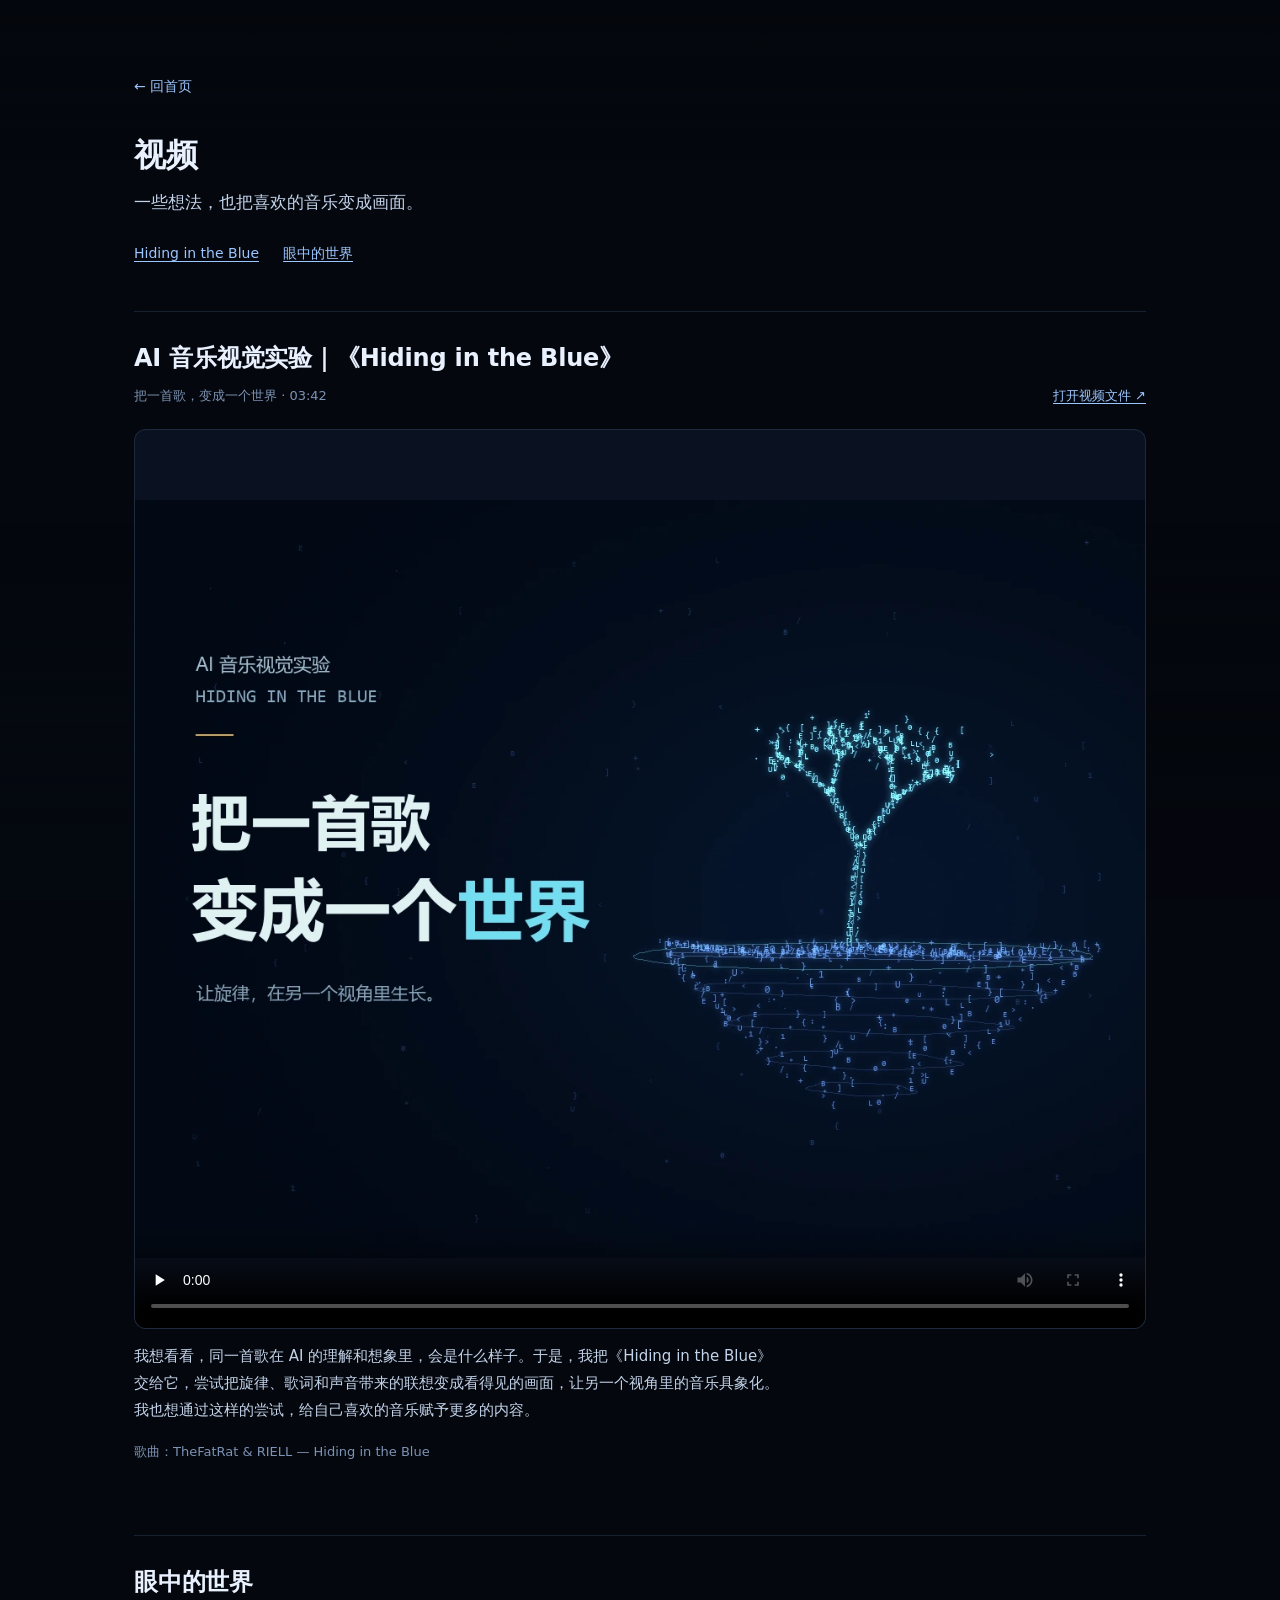
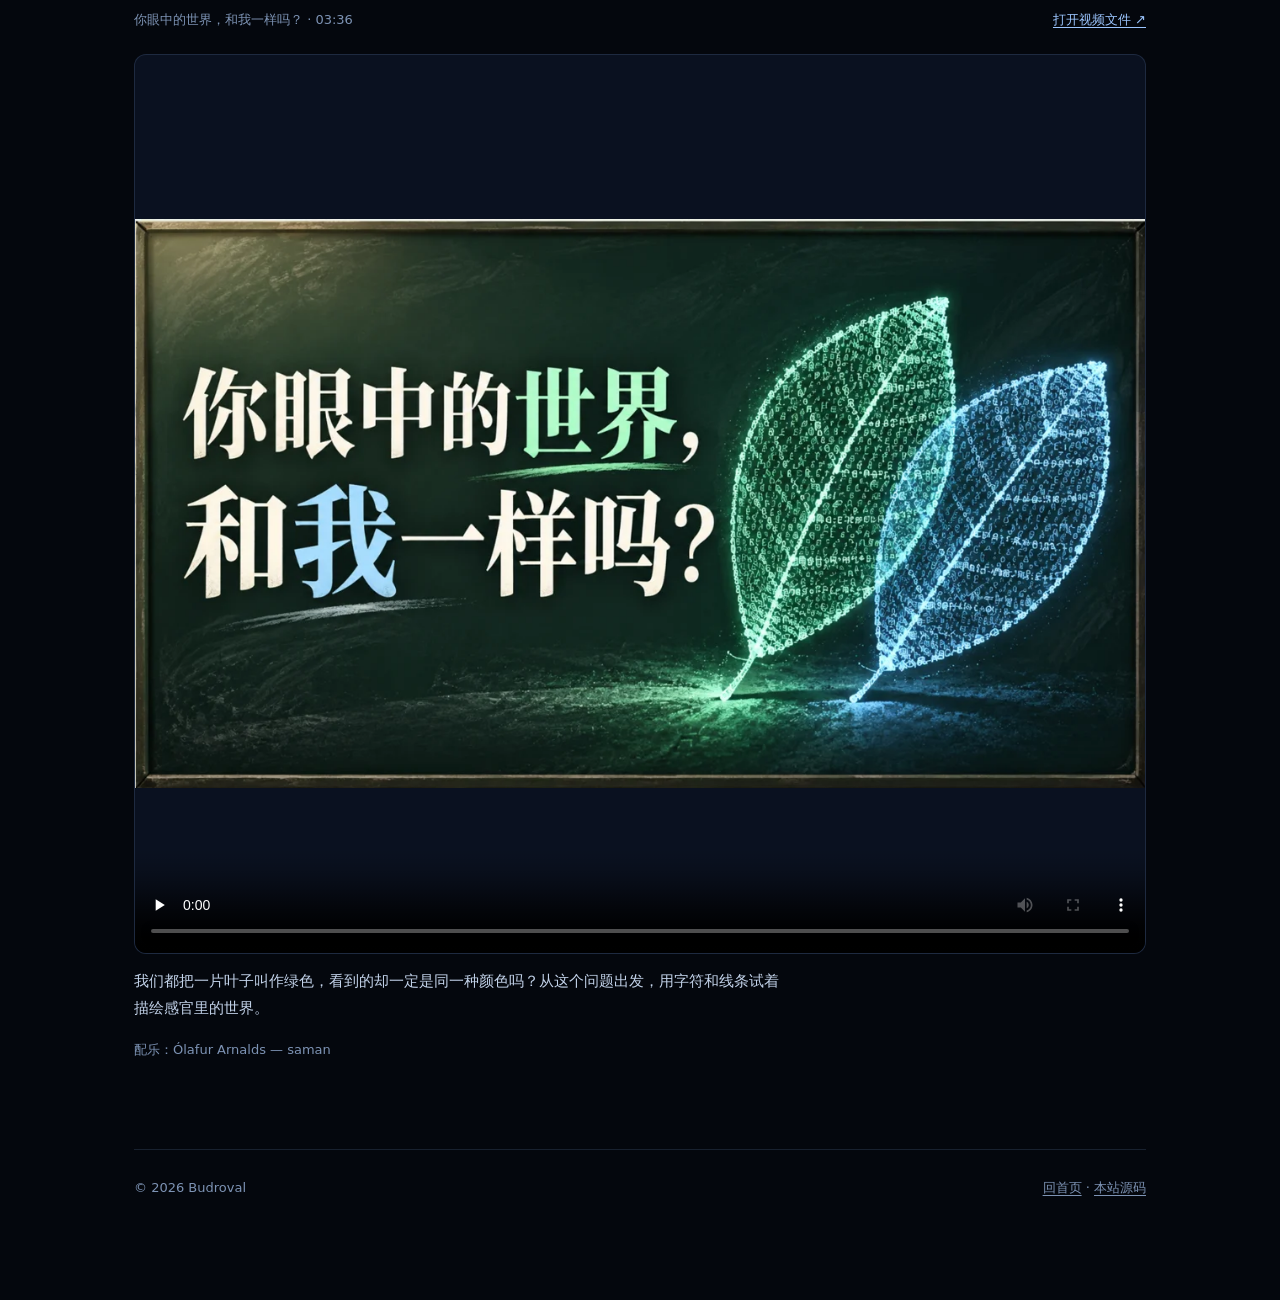
==== videos/index.html @ fc20cfed "新增视频栏目：眼中的世界与 Hiding in the Blue" ====
<!DOCTYPE html>
<html lang="zh-CN">
<head>
<meta charset="utf-8">
<meta name="viewport" content="width=device-width, initial-scale=1">
<title>视频 — Budroval</title>
<meta name="description" content="一些想法，也把喜欢的音乐变成画面。Budroval 的视频作品。">
<link rel="icon" href="data:image/svg+xml,<svg xmlns=%22http://www.w3.org/2000/svg%22 viewBox=%220 0 100 100%22><text y=%22.9em%22 font-size=%2290%22>🐾</text></svg>">
<meta property="og:type" content="website">
<meta property="og:title" content="视频 — Budroval">
<meta property="og:description" content="一些想法，也把喜欢的音乐变成画面。">
<meta property="og:image" content="https://colorful-white.github.io/images/hiding-in-the-blue-cover.webp">
<meta property="og:url" content="https://colorful-white.github.io/videos/">
<link rel="stylesheet" href="../style.css">
</head>
<body>
<canvas id="water"></canvas>
<div class="veil veil--page"></div>

<div class="wrap wrap--videos">
  <a class="back" href="../index.html">← 回首页</a>
  <article>
    <h1>视频</h1>
    <p class="lede">一些想法，也把喜欢的音乐变成画面。</p>
    <nav class="video-index" aria-label="视频目录">
      <a href="#hiding-in-the-blue">Hiding in the Blue</a>
      <a href="#same-green">眼中的世界</a>
    </nav>

    <section class="video-entry" id="hiding-in-the-blue" aria-labelledby="blue-title">
      <h2 id="blue-title">AI 音乐视觉实验｜《Hiding in the Blue》</h2>
      <div class="video-meta"><p>把一首歌，变成一个世界 · 03:42</p><a href="hiding-in-the-blue.mp4">打开视频文件 ↗</a></div>
      <figure>
        <video controls playsinline preload="none" poster="../images/hiding-in-the-blue-cover.webp" width="1600" height="900" aria-label="Hiding in the Blue 音乐视觉实验">
          <source src="hiding-in-the-blue.mp4" type="video/mp4">
          你的浏览器暂不支持播放，请<a href="hiding-in-the-blue.mp4">打开视频文件</a>观看。
        </video>
      </figure>
      <p class="video-description">我想看看，同一首歌在 AI 的理解和想象里，会是什么样子。于是，我把《Hiding in the Blue》交给它，尝试把旋律、歌词和声音带来的联想变成看得见的画面，让另一个视角里的音乐具象化。我也想通过这样的尝试，给自己喜欢的音乐赋予更多的内容。</p>
      <p class="video-meta">歌曲：TheFatRat &amp; RIELL — Hiding in the Blue</p>
    </section>

    <section class="video-entry" id="same-green" aria-labelledby="green-title">
      <h2 id="green-title">眼中的世界</h2>
      <div class="video-meta"><p>你眼中的世界，和我一样吗？ · 03:36</p><a href="same-green.mp4">打开视频文件 ↗</a></div>
      <figure>
        <video controls playsinline preload="none" poster="../images/same-green-cover.webp" width="1600" height="900" aria-label="眼中的世界 字符动画短片">
          <source src="same-green.mp4" type="video/mp4">
          你的浏览器暂不支持播放，请<a href="same-green.mp4">打开视频文件</a>观看。
        </video>
      </figure>
      <p class="video-description">我们都把一片叶子叫作绿色，看到的却一定是同一种颜色吗？从这个问题出发，用字符和线条试着描绘感官里的世界。</p>
      <p class="video-meta">配乐：Ólafur Arnalds — saman</p>
    </section>
  </article>
  <footer>
    <span>© 2026 Budroval</span>
    <span><a href="../index.html">回首页</a> · <a href="https://github.com/Colorful-white/Colorful-white.github.io">本站源码</a></span>
  </footer>
</div>
<script src="../ripple.js"></script>
<script src="player.js"></script>
</body>
</html>
---- style.css ----
/* ============================================================
   雨夜配色。这套是定死的暗色，不跟随系统——
   雨和水波在浅色背景上根本看不见
   ============================================================ */
:root {
  color-scheme: dark;
  --bg: #04070d;
  --surface: rgba(10, 17, 32, .5);
  --surface-solid: #0b1220;
  --border: rgba(150, 190, 255, .14);
  --border-lit: rgba(160, 210, 255, .45);
  --text: #e9f1ff;
  --muted: #92a8c8;
  --dim: #7d93b4;
  --accent: #9cc6ff;
  --thumb-bg: #0a1120;
}

* { box-sizing: border-box; }
html { scroll-behavior: smooth; }
html, body { min-height: 100%; }

body {
  margin: 0;
  background: var(--bg);
  color: var(--text);
  font: 16px/1.8 "Noto Sans SC", "PingFang SC", "Microsoft YaHei", system-ui, sans-serif;
  -webkit-font-smoothing: antialiased;
  text-rendering: optimizeLegibility;
  overflow-x: hidden;
}

a { color: var(--accent); text-underline-offset: 3px; }
img, video { max-width: 100%; }

/* ============================================================
   背景层：雨、玻璃、水波。全部 fixed 且不接收鼠标
   ============================================================ */

/* 首页：光从下面漫上来 */
.glow {
  position: fixed; left: 50%; bottom: -14vh; transform: translateX(-50%);
  width: 160%; height: 62vh; z-index: 0; pointer-events: none;
  background:
    radial-gradient(ellipse at 50% 100%, rgba(150,195,245,.42), rgba(95,150,215,.16) 38%, transparent 68%),
    radial-gradient(ellipse at 50% 100%, rgba(190,220,255,.30), transparent 26%);
  filter: blur(30px);
}
#far, #near { position: fixed; inset: 0; pointer-events: none; }
#far  { z-index: 1; filter: blur(2.6px); opacity: .85; }   /* 远景糊掉 = 隔着东西看 */
#near { z-index: 2; }

/* 两栏中间那块斜着的玻璃，位置由 rain.js 算 */
#glass {
  position: fixed; top: 0; z-index: 3; pointer-events: none;
  /* 只留一点点侧角。斜太多的话，水痕会被透视拉歪，看着别扭 */
  transform: perspective(1100px) rotateY(10deg);
  transform-origin: 50% 50%;
  opacity: .85;
  /* 玻璃后面的雨要虚掉——参考图里景是糊的、水珠是清楚的，
     这一条比画水珠本身还关键。只作用于它背后的图层，页面文字在它上面不受影响 */
  backdrop-filter: blur(2.6px);
  -webkit-backdrop-filter: blur(2.6px);
}

/* 详情页：只有地上的水波 */
#water { position: fixed; left: 0; right: 0; bottom: 0; height: 42vh; z-index: 1; pointer-events: none; }

/* 压暗顶部，别让雨压过标题 */
.veil {
  position: fixed; inset: 0; z-index: 4; pointer-events: none;
  background: linear-gradient(to bottom, rgba(4,7,13,.5) 0%, transparent 20%);
}
.veil--page {
  background:
    linear-gradient(to bottom, rgba(4,7,13,.55) 0%, transparent 18%),
    linear-gradient(to bottom, transparent 58%, rgba(4,7,13,.72) 90%);
}

/* ============================================================
   版心
   ============================================================ */
.wrap { position: relative; z-index: 5; max-width: 820px; margin: 0 auto; padding: 72px 24px 100px; }
.wrap--home { max-width: 1400px; padding-top: 18vh; }

/* ---------- 页头 ---------- */
.site-head { margin-bottom: 80px; }
.site-head h1 {
  font-size: 40px; line-height: 1.3; margin: 0 0 14px; letter-spacing: -.5px;
  text-shadow: 0 0 40px rgba(120,175,245,.3);
}
.site-head .lede { color: var(--muted); margin: 0 0 22px; max-width: 46ch; font-size: 17px; }
.links { display: flex; flex-wrap: wrap; gap: 20px; font-size: 14px; }
.links a { text-decoration: none; border-bottom: 1px solid transparent; padding-bottom: 2px; }
.links a:hover { border-bottom-color: var(--accent); }

/* ---------- 区块标题 ---------- */
h2.sec {
  font-size: 12px; letter-spacing: .16em; text-transform: uppercase; color: var(--dim);
  font-weight: 600; margin: 0 0 24px; padding-bottom: 12px; border-bottom: 1px solid var(--border);
}
section { margin-bottom: 72px; }

/* ---------- 首页两栏：作品在左，随手写在右，中间留给玻璃 ---------- */
/* 主栏尽量宽、侧栏收窄，界线就落在整体宽度约 76% 的位置 */
.layout { display: grid; grid-template-columns: minmax(0, 1fr) 230px; gap: 130px; align-items: start; }
.layout > main > section:last-child,
.layout > aside > section:last-child { margin-bottom: 0; }

.side { position: sticky; top: 40px; }
.side .note { padding-bottom: 24px; margin-bottom: 24px; }
.side .note h3 { font-size: 16px; margin: 3px 0 8px; }
.side .note p { font-size: 14px; line-height: 1.75; margin-bottom: 10px; }
.side .note .date { font-size: 12px; }

@media (max-width: 900px) {
  .layout { grid-template-columns: 1fr; gap: 0; }
  .side { position: static; }
  .side .note h3 { font-size: 19px; }
  .side .note p { font-size: 16px; line-height: 1.8; }
  #glass { display: none; }
}

/* ---------- 作品卡片：一律横排，左图右文，标签在右下 ---------- */
.cards { display: grid; grid-template-columns: 1fr; gap: 22px; }

.card {
  display: grid;
  grid-template-columns: 260px 1fr;
  text-decoration: none; color: inherit;
  background: var(--surface);
  border: 1px solid var(--border);
  border-radius: 14px;
  overflow: hidden;
  backdrop-filter: blur(8px);
  transition: transform .2s ease, border-color .2s ease, background .2s ease;
}
.card:hover { transform: translateY(-3px); border-color: var(--border-lit); background: rgba(14,24,46,.6); }

.card { min-height: 215px; }        /* 每张一样高，长短不一的介绍也不会把卡片撑歪 */
.card .thumb {
  display: block; width: 100%; height: 100%;
  min-height: 200px; max-height: 215px;   /* 封顶，免得正方形的图标把整张卡撑高 */
  object-fit: cover; background: var(--thumb-bg);
}
.thumb--pixel { image-rendering: pixelated; object-fit: contain; padding: 10px; }
.thumb--icon { object-fit: contain; padding: 30px; }

/* 还没有图的位置：留着，写清楚缺什么 */
.thumb--todo {
  display: flex; align-items: center; justify-content: center;
  font-size: 13px; color: var(--dim);
  background: rgba(8,14,26,.5);
  border-right: 1px dashed var(--border);
}

.card .body { padding: 26px 28px; align-self: center; }
.card h3 { margin: 0 0 8px; font-size: 21px; }
.card p { margin: 0; font-size: 14.5px; color: var(--muted); line-height: 1.7; }

.tags { display: flex; flex-wrap: wrap; gap: 7px; margin-top: 16px; justify-content: flex-end; }
.tag { font-size: 12px; color: var(--muted); border: 1px solid var(--border); border-radius: 999px; padding: 2px 10px; line-height: 1.7; }

/* 卡片底部一行：左边最近更新，右边标签 */
.card-foot { display: flex; align-items: center; justify-content: space-between; gap: 12px; flex-wrap: wrap; margin-top: 16px; }
.card-foot .tags { margin-top: 0; }
.card .updated { font-size: 12.5px; color: var(--dim); font-variant-numeric: tabular-nums; }

@media (max-width: 640px) {
  .card { grid-template-columns: 1fr; min-height: 0; }
  .card .thumb { aspect-ratio: 16 / 10; height: auto; min-height: 0; max-height: none; }
  .thumb--todo { min-height: 120px; border-right: 0; border-bottom: 1px dashed var(--border); }
  .card .body { padding: 20px 22px 22px; }
  .card h3 { font-size: 18px; }
  .tags { justify-content: flex-start; }
}

/* ---------- 视频栏目 ---------- */
.section-top { display: flex; align-items: baseline; justify-content: space-between; gap: 16px; margin-bottom: 24px; padding-bottom: 12px; border-bottom: 1px solid var(--border); }
.section-top h2.sec { margin: 0; padding: 0; border: 0; }
.section-top > a { font-size: 13px; text-decoration: none; white-space: nowrap; }
.film-teasers { display: grid; grid-template-columns: repeat(2, minmax(0, 1fr)); gap: 22px; }
.film-teaser { display: block; min-width: 0; overflow: hidden; color: inherit; text-decoration: none; background: var(--surface); border: 1px solid var(--border); border-radius: 14px; transition: border-color .2s, transform .2s; }
.film-teaser:hover { border-color: var(--border-lit); transform: translateY(-3px); }
.film-art { aspect-ratio: 4 / 3; display: flex; align-items: center; background: #040a13; }
.film-art img { display: block; width: 100%; height: 100%; object-fit: contain; }
.film-info { padding: 18px 20px; }
.film-info h3 { margin: 0 0 6px; font-size: 18px; line-height: 1.5; }
.film-info p { display: flex; justify-content: space-between; flex-wrap: wrap; gap: 4px 12px; margin: 0; font-size: 12.5px; color: var(--muted); }
.film-info span { color: var(--dim); font-variant-numeric: tabular-nums; }
.wrap--videos { max-width: 1060px; }
.video-index { display: flex; flex-wrap: wrap; gap: 12px 24px; margin: -12px 0 44px; font-size: 14px; }
.video-entry { scroll-margin-top: 32px; padding-top: 28px; border-top: 1px solid var(--border); }
article .video-entry h2 { margin: 0 0 8px; font-size: 24px; line-height: 1.5; overflow-wrap: anywhere; }
.video-meta { display: flex; flex-wrap: wrap; justify-content: space-between; gap: 4px 18px; font-size: 13px; color: var(--dim); }
.video-meta p { margin: 0; color: var(--dim); }
.video-meta a { font-size: 13px; }
article .video-entry figure { margin: 22px 0 14px; }
.video-entry video { aspect-ratio: 16 / 9; object-fit: contain; }
.video-description { max-width: 68ch; font-size: 15px; }
.video-entry:target { border-top-color: var(--border-lit); }
.film-teaser:focus-visible, .video-index a:focus-visible { outline: 2px solid var(--accent); outline-offset: 4px; }
@media (max-width: 560px) {
  .film-teasers { grid-template-columns: 1fr; gap: 20px; }
  .film-art { aspect-ratio: auto; }
  .film-art img { height: auto; }
  article .video-entry h2 { font-size: 21px; }
}

/* ---------- 随手写 ---------- */
.note { padding-bottom: 32px; margin-bottom: 32px; border-bottom: 1px solid var(--border); }
.note:last-child { border-bottom: 0; margin-bottom: 0; padding-bottom: 0; }
.note .date { font-size: 13px; color: var(--dim); font-variant-numeric: tabular-nums; }
.note h3 { margin: 4px 0 10px; font-size: 19px; }
.note p { margin: 0 0 14px; color: var(--muted); }
.note p:last-child { margin-bottom: 0; }
.note img { width: 100%; border-radius: 10px; border: 1px solid var(--border); background: var(--thumb-bg); }

/* ---------- 详情页 ---------- */
.back { display: inline-block; font-size: 14px; text-decoration: none; margin-bottom: 36px; }
.back:hover { text-decoration: underline; }

article h1 { font-size: 32px; margin: 0 0 10px; letter-spacing: -.5px; line-height: 1.3; }
.diary-date { font-size: 13.5px; color: var(--dim); margin: 0 0 26px; font-variant-numeric: tabular-nums; }
article .lede { font-size: 17px; margin: 0 0 36px; color: #c3d3ea; }
article h2 { font-size: 20px; margin: 48px 0 14px; letter-spacing: -.2px; }
article h3 { font-size: 16px; margin: 28px 0 8px; }
article p { margin: 0 0 16px; color: #c3d3ea; }
article ul { padding-left: 1.25em; margin: 0 0 16px; color: #c3d3ea; }
article li { margin-bottom: 8px; }
article strong { font-weight: 600; color: var(--text); }

article figure { margin: 28px 0; }
article figure img, article figure video {
  width: 100%; display: block; border-radius: 12px;
  border: 1px solid var(--border); background: var(--thumb-bg);
}
article figure img.pixel { image-rendering: pixelated; }
article figcaption { font-size: 13px; color: var(--dim); text-align: center; margin-top: 10px; }
article video { background: #000; }

/* 原图不够大的截图别硬撑满宽度，会糊 */
figure.narrow { max-width: 680px; margin-left: auto; margin-right: auto; }
figure.narrow--phone { max-width: 460px; }

/* 手机截图并排：竖图一张就能占满屏 */
.shots { display: grid; grid-template-columns: repeat(auto-fit, minmax(170px, 1fr)); gap: 14px; align-items: start; max-width: 460px; margin: 0 auto; }
.shots img { width: 100%; display: block; border: 1px solid var(--border); border-radius: 10px; background: var(--thumb-bg); }

/* B 站播放器：16:9 自适应 */
.ratio { position: relative; aspect-ratio: 16 / 9; border: 1px solid var(--border); border-radius: 12px; overflow: hidden; background: #000; }
.ratio iframe { position: absolute; inset: 0; width: 100%; height: 100%; border: 0; }

article code {
  background: rgba(20,32,56,.7); border: 1px solid var(--border); border-radius: 5px;
  padding: 1px 6px; font-size: .88em; font-family: "Cascadia Mono", Consolas, monospace;
}
article pre {
  background: rgba(8,14,26,.75); border: 1px solid var(--border); border-radius: 12px;
  padding: 16px 18px; overflow-x: auto; line-height: 1.6;
}
article pre code { border: 0; background: none; padding: 0; }

/* 表格：窄屏可横向滚动 */
.table-scroll { overflow-x: auto; margin: 0 0 20px; }
article table { border-collapse: collapse; width: 100%; font-size: 14.5px; }
article th, article td { text-align: left; padding: 9px 14px; border-bottom: 1px solid var(--border); vertical-align: top; color: #bacbe4; }
article th { color: var(--dim); font-weight: 600; font-size: 13px; white-space: nowrap; }

/* 「踩过的坑」紧凑列表（SolidWorks 那页删了，暂时没人用，留着备用） */
.pits {
  list-style: none; margin: 0 0 20px; padding: 6px 20px;
  background: var(--surface); border: 1px solid var(--border); border-left: 3px solid var(--accent);
  border-radius: 0 12px 12px 0; font-size: 14.5px;
}
.pits li { padding: 11px 0; line-height: 1.7; border-bottom: 1px solid var(--border); }
.pits li:last-child { border-bottom: 0; }
.pits b { font-weight: 600; }
article p.tight { margin-bottom: 12px; }

/* 「进展」时间线（暂时没有页面在用，留着备用） */
.log { list-style: none; padding: 0; margin: 0 0 20px; }
.log li { display: grid; grid-template-columns: 92px 1fr; gap: 18px; padding: 13px 0; border-bottom: 1px solid var(--border); }
.log li:last-child { border-bottom: 0; }
.log-date { color: var(--dim); font-size: 13px; font-variant-numeric: tabular-nums; }
.log li div { line-height: 1.75; }
@media (max-width: 520px) { .log li { grid-template-columns: 1fr; gap: 3px; } }

/* ---------- 知识点 ---------- */
.kp {
  margin: 0 0 28px; padding: 22px 26px 24px;
  background: var(--surface); border: 1px solid var(--border); border-radius: 14px;
  backdrop-filter: blur(8px);
}
.kp h3 { font-size: 20px; margin: 0 0 12px; }
article .kp h4 { font-size: 15px; margin: 26px 0 10px; color: var(--accent); letter-spacing: .02em; }
.kp-one {
  font-size: 16px !important; color: var(--text) !important;
  padding: 12px 16px; margin: 0 0 18px !important;
  border-left: 3px solid var(--accent); background: rgba(156,198,255,.06); border-radius: 0 8px 8px 0;
}
.kp-warn { font-size: 13.5px !important; color: #e6a57a !important; margin-top: -6px !important; }
.kp .steps { margin-top: 4px; }

/* 极线示意图：线条颜色都跟着站点配色走 */
article figure.kp-fig { margin: 18px 0 8px; }
.kp-fig svg { display: block; width: 100%; height: auto; max-width: 640px; margin: 0 auto; font-family: inherit; }
.epi-plane { fill: rgba(156,198,255,.07); stroke: none; }
.epi-img   { fill: rgba(10,17,32,.55); stroke: var(--muted); stroke-width: 1.2; }
.epi-base  { stroke: var(--dim); stroke-width: 1.4; stroke-dasharray: 5 5; }
.epi-ray   { stroke: var(--accent); stroke-width: 1.6; }
.epi-ghost { stroke: var(--accent); stroke-width: 1; opacity: .35; stroke-dasharray: 3 4; }
.epi-line  { stroke: #e6a57a; stroke-width: 2.2; }
.epi-pt    { fill: var(--text); }
.epi-hit   { fill: var(--accent); stroke: var(--bg); stroke-width: 1.5; }
.epi-ghost-pt { fill: var(--accent); opacity: .45; }
.epi-epi   { fill: #e6a57a; }
.epi-c     { fill: var(--bg); stroke: var(--text); stroke-width: 2; }
.epi-t     { fill: var(--text); font-size: 15px; font-weight: 600; }
.epi-soft  { fill: var(--dim); font-size: 12.5px; }
.epi-line-t, .epi-epi-t { fill: #e6a57a; font-size: 14px; font-weight: 600; }
@media (max-width: 560px) { .kp { padding: 18px 16px 20px; } }

/* ---------- 下载按钮 ---------- */
.dl { display: flex; flex-wrap: wrap; gap: 12px; margin: 24px 0 8px; }
.dl a {
  display: inline-flex; align-items: baseline; gap: 10px;
  text-decoration: none; color: var(--text);
  background: var(--surface); border: 1px solid var(--border);
  border-radius: 10px; padding: 11px 18px; font-size: 14.5px;
  backdrop-filter: blur(8px);
  transition: border-color .2s, transform .2s, background .2s;
}
.dl a:hover { border-color: var(--border-lit); background: rgba(14,24,46,.6); transform: translateY(-2px); }
.dl .meta { font-size: 12.5px; color: var(--dim); }

/* 下载按钮下面的前提说明：该讲清楚的都讲清楚，别让人下完才发现跑不起来 */
.dl-note { font-size: 13px; color: var(--dim); line-height: 1.75; margin: 0 0 8px; }
.dl-note ul { list-style: none; padding: 0; margin: 6px 0 0; }
.dl-note li { margin: 0 0 4px; padding-left: 16px; position: relative; color: var(--dim); }
.dl-note li::before { content: "·"; position: absolute; left: 5px; }
.dl-note code { font-size: .92em; }

/* ---------- 一步一步的操作说明 ---------- */
.steps { list-style: none; counter-reset: step; padding: 0; margin: 0 0 20px; }
.steps > li {
  counter-increment: step;
  position: relative;
  padding: 0 0 18px 44px;
  margin: 0;
  border-left: 1px solid var(--border);
  margin-left: 13px;
}
.steps > li:last-child { border-left-color: transparent; padding-bottom: 0; }
.steps > li::before {
  content: counter(step);
  position: absolute; left: -14px; top: -2px;
  width: 27px; height: 27px; border-radius: 50%;
  display: flex; align-items: center; justify-content: center;
  font-size: 13px; color: var(--accent);
  background: var(--surface-solid); border: 1px solid var(--border);
}
.steps b { display: block; margin-bottom: 4px; font-weight: 600; color: var(--text); }
.steps p { margin: 0 0 8px !important; font-size: 14.5px; }
.steps pre { margin: 8px 0 0; font-size: 13.5px; }

/* ---------- 网页版桌宠 ---------- */
.webpet { position: fixed; z-index: 30; image-rendering: pixelated; cursor: grab; touch-action: none; }
.webpet:active { cursor: grabbing; }
.webpet-bubble {
  position: fixed; z-index: 31; transform: translateX(-50%);
  max-width: 210px; padding: 7px 12px;
  font-size: 13px; line-height: 1.55; text-align: center; color: var(--text);
  background: rgba(12,20,38,.85); border: 1px solid var(--border); border-radius: 10px;
  backdrop-filter: blur(6px);
  pointer-events: none; opacity: 0; transition: opacity .35s;
}
.webpet-zzz {
  position: fixed; z-index: 31; pointer-events: none; image-rendering: pixelated;
  opacity: 0; transition: opacity .6s;
  animation: webpet-zzz 2.4s ease-in-out infinite;
}
@keyframes webpet-zzz { 50% { transform: translateY(-8px); } }

/* ---------- 右上角音效栏 ---------- */
.sfx { position: fixed; top: 18px; right: 18px; z-index: 40; }
.sfx-btn {
  width: 38px; height: 38px; border-radius: 50%;
  display: flex; align-items: center; justify-content: center;
  color: var(--muted); cursor: pointer;
  background: rgba(10,17,32,.55); border: 1px solid var(--border);
  backdrop-filter: blur(8px);
  transition: color .2s, border-color .2s, box-shadow .3s;
}
.sfx-btn:hover { color: var(--text); border-color: var(--border-lit); }
.sfx-btn.on { color: var(--accent); border-color: var(--border-lit); box-shadow: 0 0 18px rgba(140,190,255,.25); }
.sfx-btn.pending { color: var(--accent); animation: sfx-breathe 2.4s ease-in-out infinite; }
@keyframes sfx-breathe { 50% { box-shadow: 0 0 16px rgba(140,190,255,.35); } }

.sfx-panel {
  position: absolute; top: 46px; right: 0; width: 248px;
  padding: 12px 16px 12px;
  background: rgba(8,14,26,.9); border: 1px solid var(--border); border-radius: 12px;
  backdrop-filter: blur(10px);
  box-shadow: 0 10px 30px rgba(0,0,0,.35);
}
.sfx-title { font-size: 11.5px; letter-spacing: .14em; color: var(--dim); margin-bottom: 6px; }

.sfx-block { padding: 10px 0 12px; border-bottom: 1px solid var(--border); }
.sfx-block:last-of-type { border-bottom: 0; }

.sfx-toggle {
  display: flex; align-items: center; gap: 8px;
  background: none; border: 0; padding: 0; margin-bottom: 10px; cursor: pointer;
  font: inherit; font-size: 14px; color: var(--muted);
}
.sfx-block.on .sfx-toggle { color: var(--text); }
.sfx-dot { width: 8px; height: 8px; border-radius: 50%; border: 1px solid var(--dim); transition: all .2s; }
.sfx-block.on .sfx-dot { background: var(--accent); border-color: var(--accent); box-shadow: 0 0 8px rgba(156,198,255,.7); }

/* 雨的大小：一条横线上 4 个节点 */
.sfx-levels { position: relative; display: flex; justify-content: space-between; align-items: center; height: 18px; margin: 0 6px; }
.sfx-track { position: absolute; left: 0; right: 0; top: 50%; height: 2px; margin-top: -1px; background: var(--border); border-radius: 2px; }
.sfx-fill { height: 100%; background: var(--dim); border-radius: 2px; transition: width .25s; }
.sfx-block.on .sfx-fill { background: var(--accent); }
.sfx-node {
  position: relative; width: 12px; height: 12px; padding: 0; border-radius: 50%; cursor: pointer;
  background: var(--surface-solid); border: 1.5px solid var(--dim);
  transition: transform .15s, background .2s, border-color .2s;
}
.sfx-node::after { content: ""; position: absolute; inset: -8px; }   /* 点击范围放大一点，小圆点不好点中 */
.sfx-node:hover { transform: scale(1.2); border-color: var(--text); }
.sfx-node.passed { background: var(--dim); }
.sfx-node.active { width: 15px; height: 15px; background: var(--text); border-color: var(--text); }
.sfx-block.on .sfx-node.passed { background: var(--accent); border-color: var(--accent); }
.sfx-block.on .sfx-node.active { background: var(--accent); border-color: var(--accent); box-shadow: 0 0 10px rgba(156,198,255,.6); }
.sfx-level-names { display: flex; justify-content: space-between; font-size: 11.5px; color: var(--dim); margin: 6px 0 10px; }
.sfx-level-now { color: var(--muted); }
.sfx-block.on .sfx-level-now { color: var(--accent); }

.sfx-vol-row { display: flex; align-items: center; gap: 10px; font-size: 12px; color: var(--dim); }
.sfx-vol { flex: 1; min-width: 0; accent-color: var(--accent); height: 3px; }
.sfx-hint { font-size: 11.5px; color: #e6a57a; margin-top: 6px; }
.sfx-hint:empty { display: none; }

@media (max-width: 560px) { .sfx { top: 12px; right: 12px; } }

/* ---------- 页脚 ---------- */
footer {
  margin-top: 88px; padding-top: 26px; border-top: 1px solid var(--border);
  font-size: 13px; color: var(--dim);
  display: flex; flex-wrap: wrap; gap: 8px 18px; justify-content: space-between;
}
footer a { color: var(--dim); }

@media (max-width: 560px) {
  .wrap { padding: 44px 20px 72px; }
  .wrap--home { padding-top: 12vh; }
  .site-head { margin-bottom: 56px; }
  .site-head h1 { font-size: 29px; }
  section { margin-bottom: 56px; }
  article h1 { font-size: 26px; }
}
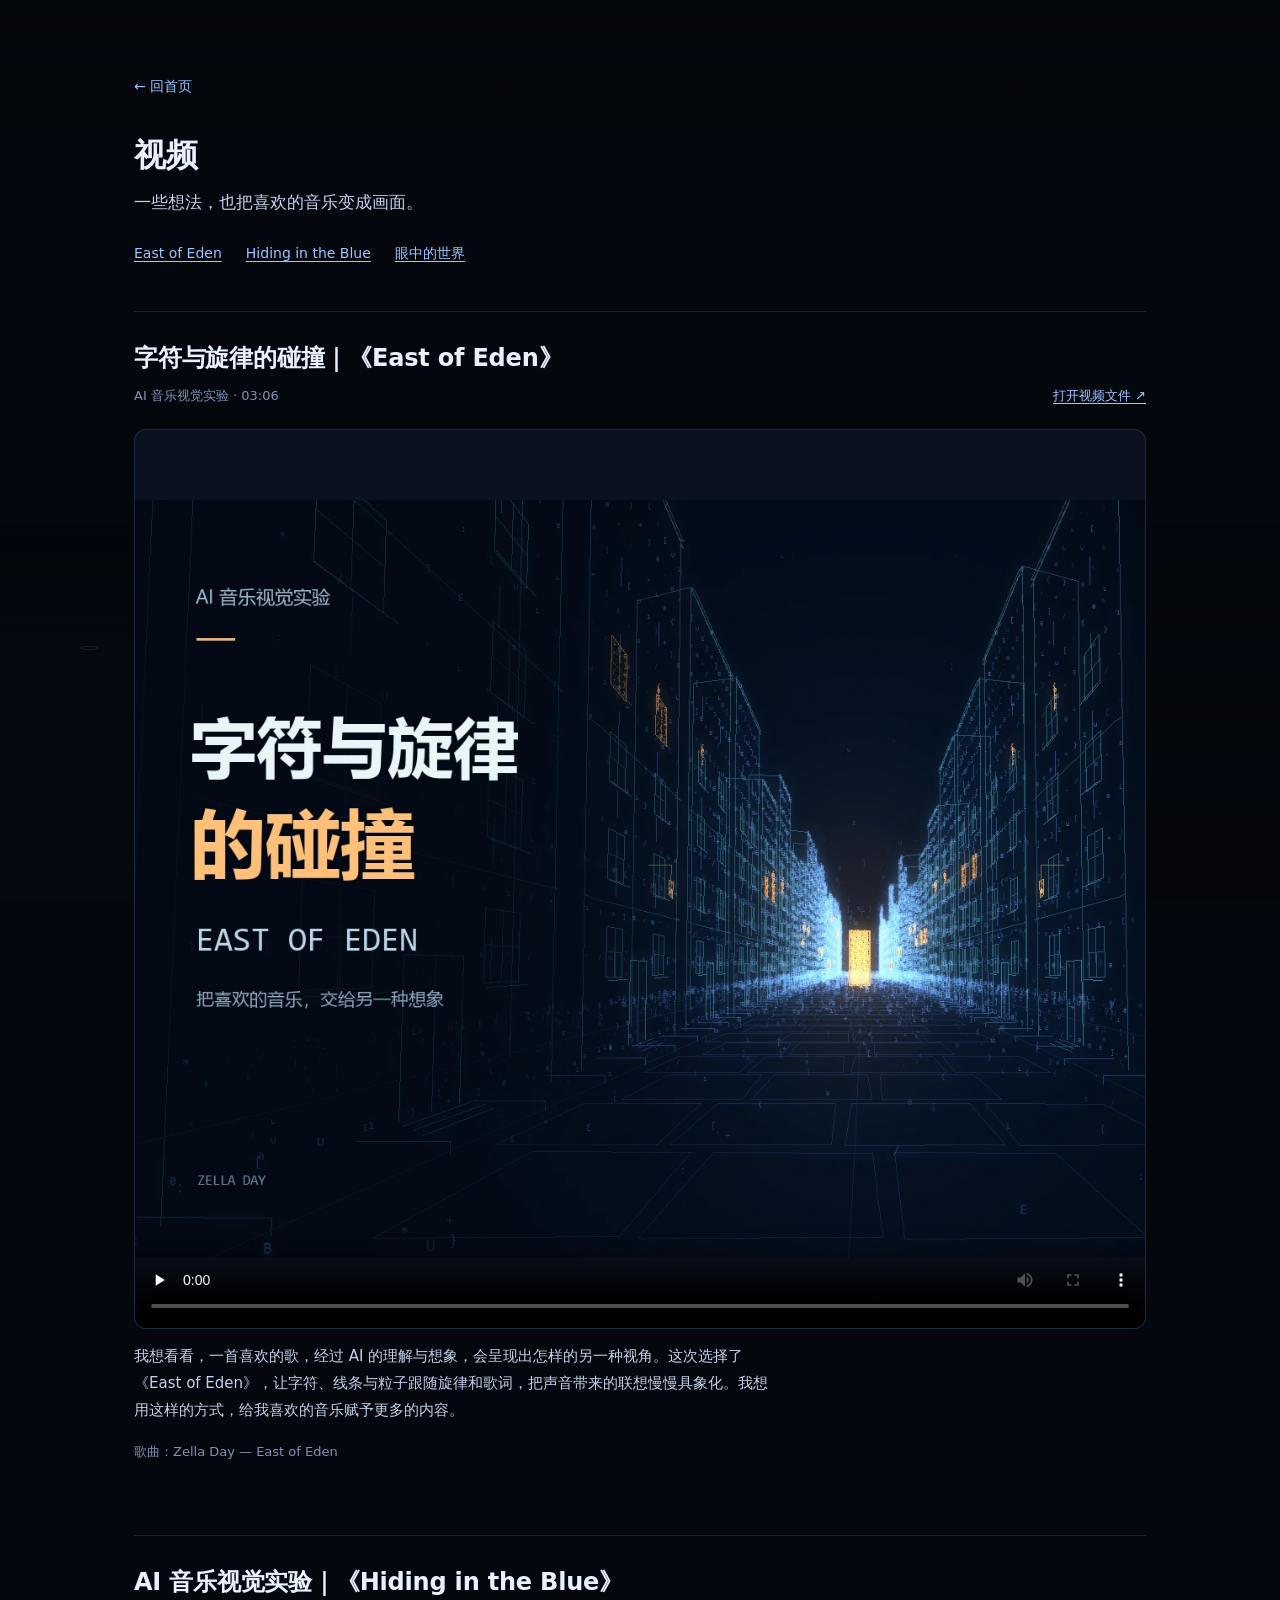
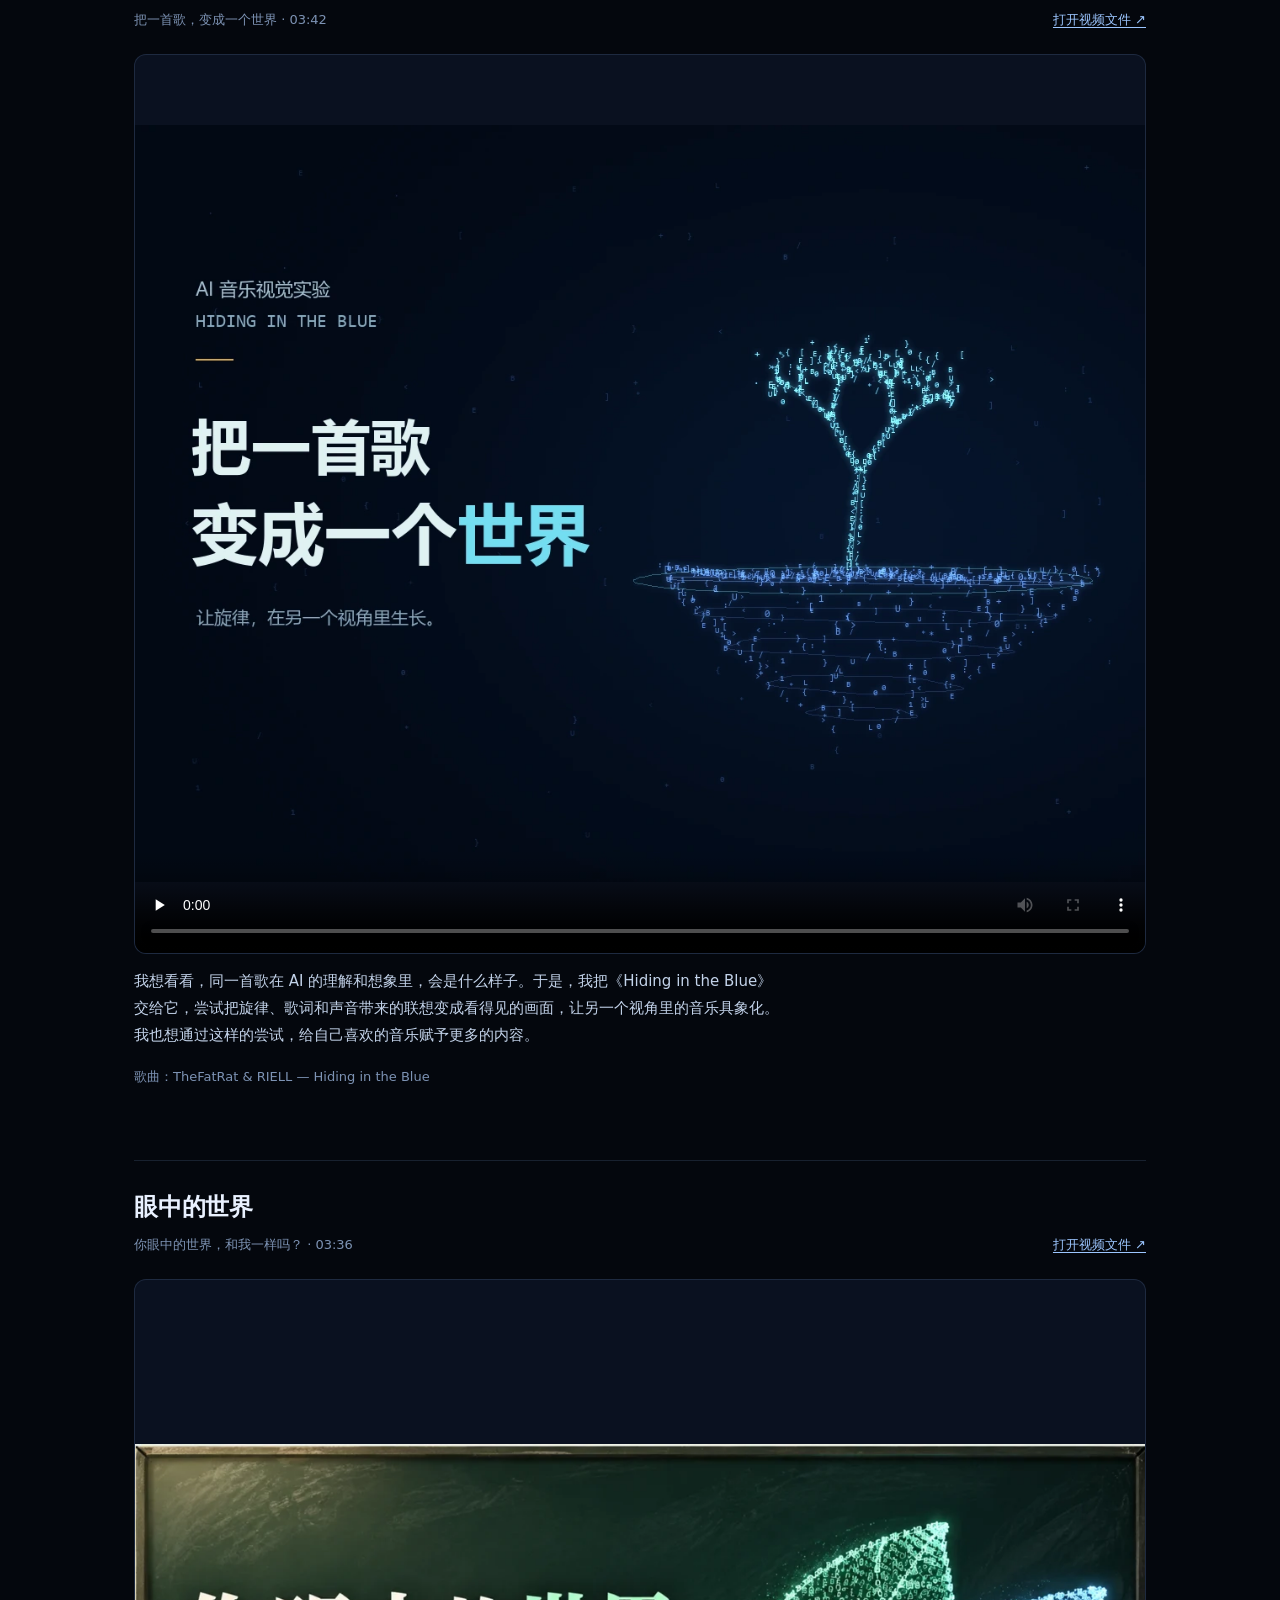
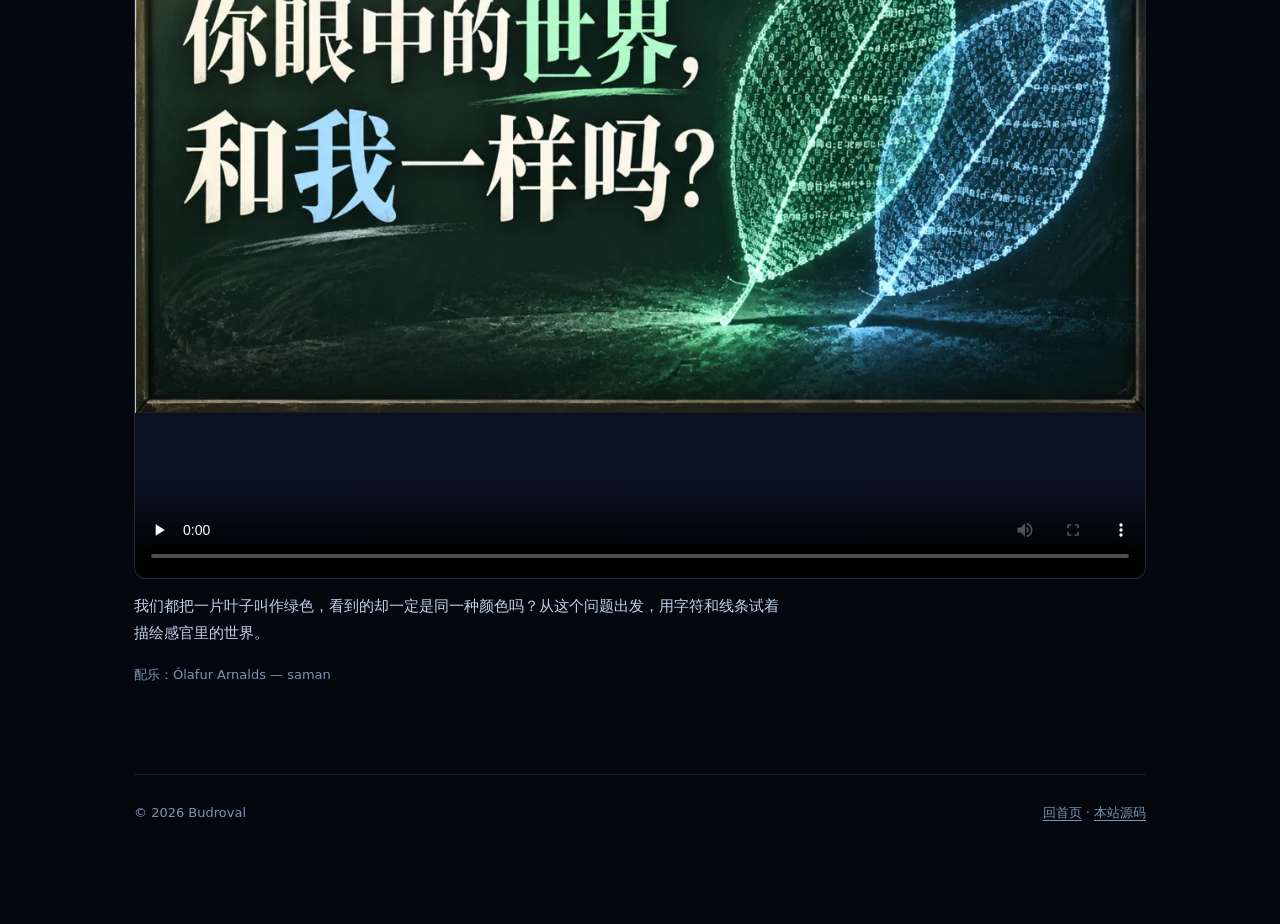
==== commit 6413d0dc: "视频专栏加入 East of Eden 最新细节修订版" ====
--- a/videos/index.html
+++ b/videos/index.html
@@ -9,7 +9,7 @@
 <meta property="og:type" content="website">
 <meta property="og:title" content="视频 — Budroval">
 <meta property="og:description" content="一些想法，也把喜欢的音乐变成画面。">
-<meta property="og:image" content="https://colorful-white.github.io/images/hiding-in-the-blue-cover.webp">
+<meta property="og:image" content="https://colorful-white.github.io/images/east-of-eden-cover.webp">
 <meta property="og:url" content="https://colorful-white.github.io/videos/">
 <link rel="stylesheet" href="../style.css">
 </head>
@@ -23,9 +23,23 @@
     <h1>视频</h1>
     <p class="lede">一些想法，也把喜欢的音乐变成画面。</p>
     <nav class="video-index" aria-label="视频目录">
+      <a href="#east-of-eden">East of Eden</a>
       <a href="#hiding-in-the-blue">Hiding in the Blue</a>
       <a href="#same-green">眼中的世界</a>
     </nav>
+
+    <section class="video-entry" id="east-of-eden" aria-labelledby="eden-title">
+      <h2 id="eden-title">字符与旋律的碰撞｜《East of Eden》</h2>
+      <div class="video-meta"><p>AI 音乐视觉实验 · 03:06</p><a href="east-of-eden.mp4">打开视频文件 ↗</a></div>
+      <figure>
+        <video controls playsinline preload="none" poster="../images/east-of-eden-cover.webp" width="1600" height="900" aria-label="East of Eden 字符与旋律的碰撞">
+          <source src="east-of-eden.mp4" type="video/mp4">
+          你的浏览器暂不支持播放，请<a href="east-of-eden.mp4">打开视频文件</a>观看。
+        </video>
+      </figure>
+      <p class="video-description">我想看看，一首喜欢的歌，经过 AI 的理解与想象，会呈现出怎样的另一种视角。这次选择了《East of Eden》，让字符、线条与粒子跟随旋律和歌词，把声音带来的联想慢慢具象化。我想用这样的方式，给我喜欢的音乐赋予更多的内容。</p>
+      <p class="video-meta">歌曲：Zella Day — East of Eden</p>
+    </section>
 
     <section class="video-entry" id="hiding-in-the-blue" aria-labelledby="blue-title">
       <h2 id="blue-title">AI 音乐视觉实验｜《Hiding in the Blue》</h2>
